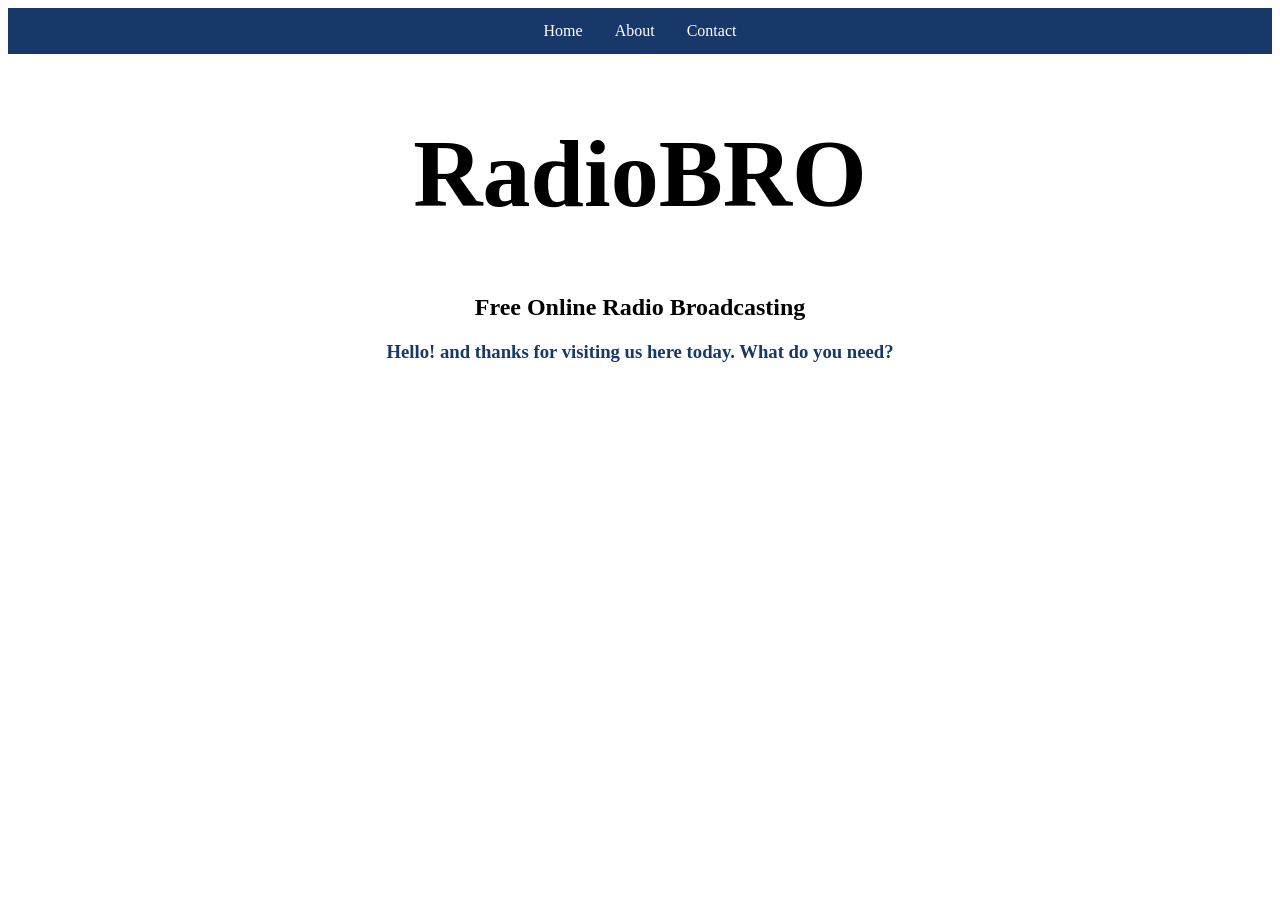
==== index.html @ d044aaf1 "Rename index (1).html to index.html" ====
<html>
    <head>
        <title>RadioBRO</title>
        <link rel="stylesheet" href="styles.css">
    </head>
    <body>
        <ul>
            <li><a href="index (1).html">Home</a></li>
            <li><a href="about.html">About</a></li>
            <li><a href="contact.html">Contact</a></li>
        </ul>
        <h1 style='text-align:center'>RadioBRO</h1>
        <h2 style='text-align:center'>Free Online Radio Broadcasting</h2>
        <h3 style='text-align:center; color:#173868'>Hello! and thanks for visiting us here today. What do you need?</h3>
    </body>
</html>
---- styles.css ----
ul {
    list-style-type: none;
    margin: 0;
    padding: 0;
    display: flex;
    background-color: #173868;
    justify-content: center;
    }
ul li a {
    display: block;
    color: white;
    text-align: center;
    padding: 14px 16px;
    text-decoration: none;
    }
ul li a:hover {
    background-color: #173900;
    }
h1 {
  font-size: clamp(2.5rem, 8vw, 6rem);
}
.slogan {
  font-size: clamp(1.5rem, 4vw, 2.5rem);
  font-style: italic;
  color: #666;
  margin-top: 0.5rem;
.hero {
  position: relative;
  height: 100px;
  overflow: hidden;
  display: flex;
  align-items: center;
  justify-content: center;
  color: white;
  text-align: center;
}

.hero-video {
  position: absolute;
  inset: 0;
  width: 100%;
  height: 100%;
  object-fit: cover;
  z-index: 0;
}

.hero-overlay {
  position: absolute;
  inset: 0;
  background: rgba(0, 0, 0, 0.4);
  z-index: 1;
}

.hero-content {
  position: relative;
  z-index: 2;
}

.hero h1 {
  margin: 0;
  font-size: 2.5rem;
  line-height: 1;
}

.slogan {
  margin: 0.25rem 0 0;
  font-size: 1.2rem;
}
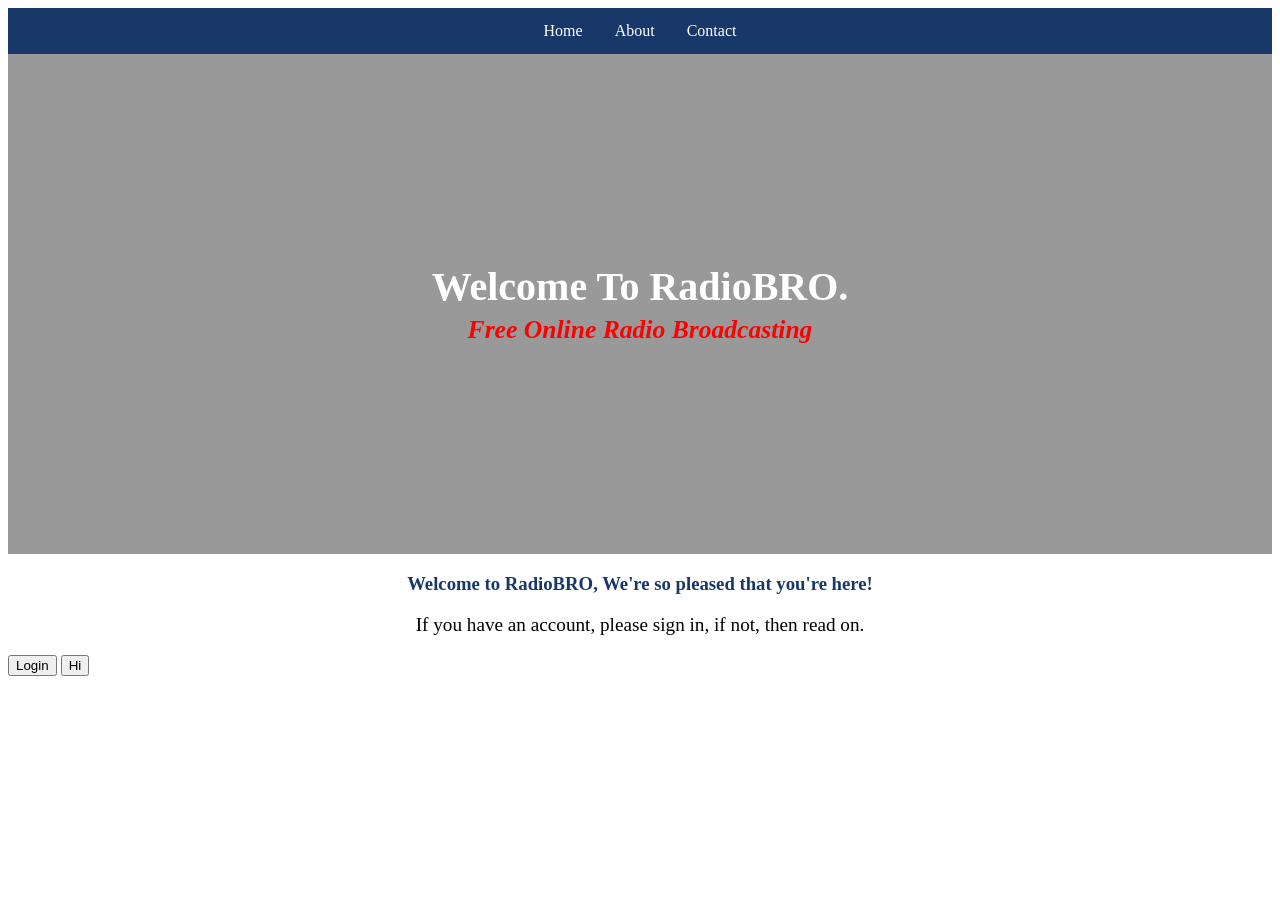
==== commit 3a110983: "Enhance homepage with video background and title update Updated the page title and navigation links." ====
--- a/index.html
+++ b/index.html
@@ -1,16 +1,85 @@
 <html>
     <head>
-        <title>RadioBRO</title>
+        <title>Home|RadioBRO</title>
         <link rel="stylesheet" href="styles.css">
     </head>
+
     <body>
         <ul>
-            <li><a href="index (1).html">Home</a></li>
-            <li><a href="about.html">About</a></li>
+            <li><a href="index.html">Home</a></li>
+            <li><a href="html.html">About</a></li>
             <li><a href="contact.html">Contact</a></li>
         </ul>
-        <h1 style='text-align:center'>RadioBRO</h1>
-        <h2 style='text-align:center'>Free Online Radio Broadcasting</h2>
-        <h3 style='text-align:center; color:#173868'>Hello! and thanks for visiting us here today. What do you need?</h3>
+
+        <header style="
+            position: relative;
+            height: 500px;
+            overflow: hidden;
+            display: flex;
+            flex-direction: column;
+            align-items: center;
+            justify-content: center;
+            color: white;
+            text-align: center;
+        ">
+            <video
+                autoplay
+                muted
+                loop
+                playsinline
+                style="
+                    position: absolute;
+                    top: 0;
+                    left: 0;
+                    width: 100%;
+                    height: 100%;
+                    object-fit: cover;
+                    z-index: 0;
+                "
+            >
+                <source src="untitled design.mp4" type="video/mp4">
+                Your browser does not support background video.
+            </video>
+
+            <div style="
+                position: absolute;
+                top: 0;
+                left: 0;
+                width: 100%;
+                height: 100%;
+                background: rgba(0, 0, 0, 0.4);
+                z-index: 1;
+            "></div>
+
+            <h1 style="
+                position: relative;
+                z-index: 2;
+                margin: 0;
+                font-size: 2.5rem;
+            ">
+                Welcome To RadioBRO.
+            </h1>
+
+            <h2 class="slogan" style="
+                position: relative;
+                z-index: 2;
+                margin: 5px 0 0;
+                color: red;
+                font-size: 1.6rem;
+            ">
+                Free Online Radio Broadcasting
+            </h2>
+        </header>
+
+        <h3 style="
+            text-align: center;
+            color: #173868
+;
+        ">
+            Welcome to RadioBRO, We're so pleased that you're here!
+        </h3>
+        <p style='text-align:center; font-size: 1.2rem;'>If you have an account, please sign in, if not, then read on.</p>
+        <button>Login</button>
+        <button onclick="alert('Hello')">Hi</button>
     </body>
 </html>
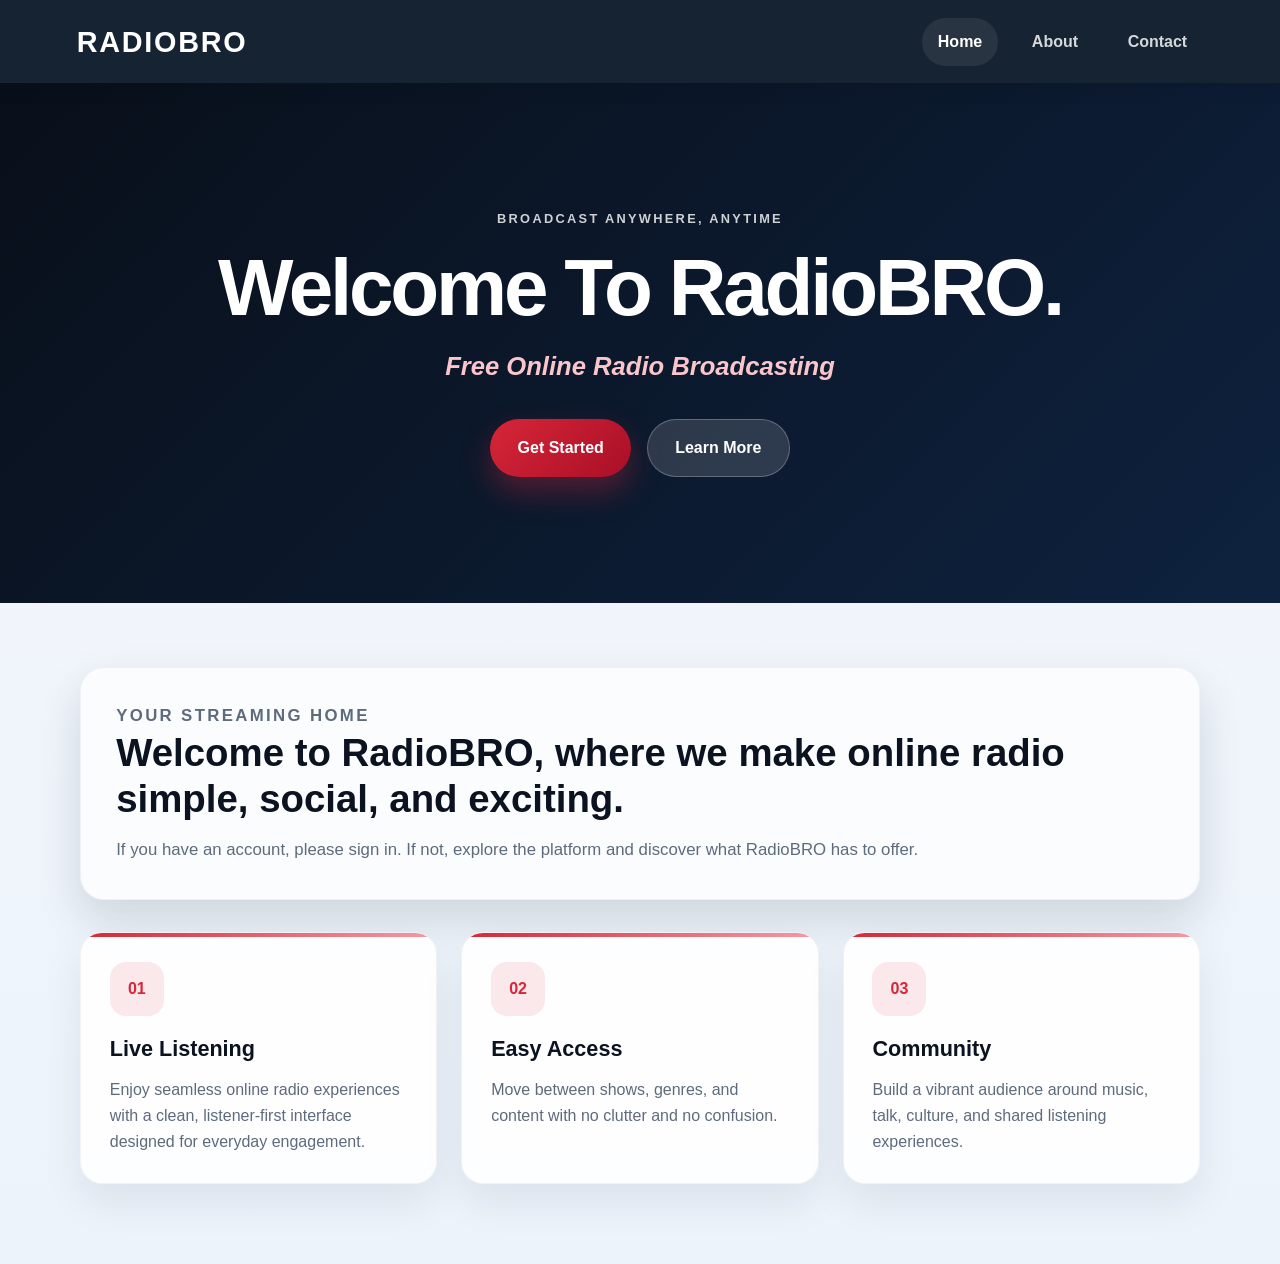
==== commit cdd765a0: "Refresh the site with a polished, modern design for the homepage, about page, and contact page." ====
--- a/index.html
+++ b/index.html
@@ -1,85 +1,61 @@
-<html>
+<!DOCTYPE html>
+<html lang="en">
     <head>
-        <title>Home|RadioBRO</title>
+        <meta charset="UTF-8">
+        <meta name="viewport" content="width=device-width, initial-scale=1.0">
+        <title>RadioBRO | Home</title>
         <link rel="stylesheet" href="styles.css">
     </head>
+    <body>
+        <nav class="topbar">
+            <div class="brand">RadioBRO</div>
+            <div class="nav-links">
+                <a class="active" href="./">Home</a>
+                <a href="about/">About</a>
+                <a href="contact/">Contact</a>
+            </div>
+        </nav>
 
-    <body>
-        <ul>
-            <li><a href="index.html">Home</a></li>
-            <li><a href="html.html">About</a></li>
-            <li><a href="contact.html">Contact</a></li>
-        </ul>
-
-        <header style="
-            position: relative;
-            height: 500px;
-            overflow: hidden;
-            display: flex;
-            flex-direction: column;
-            align-items: center;
-            justify-content: center;
-            color: white;
-            text-align: center;
-        ">
-            <video
-                autoplay
-                muted
-                loop
-                playsinline
-                style="
-                    position: absolute;
-                    top: 0;
-                    left: 0;
-                    width: 100%;
-                    height: 100%;
-                    object-fit: cover;
-                    z-index: 0;
-                "
-            >
+        <header class="hero">
+            <video class="hero-video" autoplay muted loop playsinline>
                 <source src="untitled design.mp4" type="video/mp4">
-                Your browser does not support background video.
             </video>
-
-            <div style="
-                position: absolute;
-                top: 0;
-                left: 0;
-                width: 100%;
-                height: 100%;
-                background: rgba(0, 0, 0, 0.4);
-                z-index: 1;
-            "></div>
-
-            <h1 style="
-                position: relative;
-                z-index: 2;
-                margin: 0;
-                font-size: 2.5rem;
-            ">
-                Welcome To RadioBRO.
-            </h1>
-
-            <h2 class="slogan" style="
-                position: relative;
-                z-index: 2;
-                margin: 5px 0 0;
-                color: red;
-                font-size: 1.6rem;
-            ">
-                Free Online Radio Broadcasting
-            </h2>
+            <div class="hero-overlay"></div>
+            <div class="hero-content">
+                <p class="eyebrow">Broadcast anywhere, anytime</p>
+                <h1>Welcome To RadioBRO.</h1>
+                <h2 class="tagline">Free Online Radio Broadcasting</h2>
+                <div class="cta-row">
+                    <a class="primary-btn" href="contact/">Get Started</a>
+                    <a class="secondary-btn" href="about/">Learn More</a>
+                </div>
+            </div>
         </header>
 
-        <h3 style="
-            text-align: center;
-            color: #173868
-;
-        ">
-            Welcome to RadioBRO, We're so pleased that you're here!
-        </h3>
-        <p style='text-align:center; font-size: 1.2rem;'>If you have an account, please sign in, if not, then read on.</p>
-        <button>Login</button>
-        <button onclick="alert('Hello')">Hi</button>
+        <main class="page-shell">
+            <section class="intro-block">
+                <p class="section-label">Your streaming home</p>
+                <h3>Welcome to RadioBRO, where we make online radio simple, social, and exciting.</h3>
+                <p>If you have an account, please sign in. If not, explore the platform and discover what RadioBRO has to offer.</p>
+            </section>
+
+            <section class="feature-grid">
+                <article class="feature-card">
+                    <div class="feature-icon">01</div>
+                    <h4>Live Listening</h4>
+                    <p>Enjoy seamless online radio experiences with a clean, listener-first interface designed for everyday engagement.</p>
+                </article>
+                <article class="feature-card">
+                    <div class="feature-icon">02</div>
+                    <h4>Easy Access</h4>
+                    <p>Move between shows, genres, and content with no clutter and no confusion.</p>
+                </article>
+                <article class="feature-card">
+                    <div class="feature-icon">03</div>
+                    <h4>Community</h4>
+                    <p>Build a vibrant audience around music, talk, culture, and shared listening experiences.</p>
+                </article>
+            </section>
+        </main>
     </body>
 </html>
--- a/styles.css
+++ b/styles.css
@@ -1,68 +1,709 @@
-ul {
-    list-style-type: none;
+* {
+    box-sizing: border-box;
+}
+
+:root {
+    --navy: #0d1b2a;
+    --navy-soft: #173868;
+    --navy-deep: #0b1320;
+    --accent: #d72638;
+    --accent-dark: #a90f27;
+    --text: #1f2937;
+    --muted: #5e6b7d;
+    --card-bg: rgba(255, 255, 255, 0.9);
+    --white: #ffffff;
+    --shadow: 0 20px 45px rgba(17, 24, 39, 0.14);
+}
+
+html {
+    scroll-behavior: smooth;
+}
+
+body {
     margin: 0;
-    padding: 0;
+    font-family: Arial, Helvetica, sans-serif;
+    color: var(--text);
+    background: linear-gradient(180deg, #f6f8fb 0%, #ecf3fb 100%);
+    line-height: 1.6;
+}
+
+img, video {
+    max-width: 100%;
+    display: block;
+}
+
+a {
+    text-decoration: none;
+}
+
+.topbar {
+    position: sticky;
+    top: 0;
+    z-index: 10;
     display: flex;
-    background-color: #173868;
+    align-items: center;
+    justify-content: space-between;
+    padding: 1.1rem 6vw;
+    background: rgba(13, 27, 42, 0.96);
+    box-shadow: 0 6px 18px rgba(0, 0, 0, 0.08);
+    backdrop-filter: blur(8px);
+}
+
+.brand {
+    font-size: 1.8rem;
+    font-weight: 800;
+    letter-spacing: 0.06em;
+    color: var(--white);
+    text-transform: uppercase;
+}
+
+.nav-links {
+    display: flex;
+    gap: 1.1rem;
+    align-items: center;
+}
+
+.nav-links a {
+    color: rgba(255, 255, 255, 0.82);
+    padding: 0.7rem 1rem;
+    border-radius: 999px;
+    font-weight: 600;
+    transition: all 0.2s ease;
+}
+
+.nav-links a:hover,
+.nav-links a.active {
+    background: rgba(255, 255, 255, 0.08);
+    color: var(--white);
+}
+
+.hero {
+    position: relative;
+    min-height: 520px;
+    display: flex;
+    align-items: center;
     justify-content: center;
+    overflow: hidden;
+    background: #000;
+}
+
+.hero-video {
+    position: absolute;
+    inset: 0;
+    width: 100%;
+    height: 100%;
+    object-fit: cover;
+    filter: brightness(0.55);
+}
+
+.hero-overlay {
+    position: absolute;
+    inset: 0;
+    background: linear-gradient(135deg, rgba(11, 19, 32, 0.8), rgba(23, 56, 104, 0.6));
+}
+
+.hero-content {
+    position: relative;
+    z-index: 2;
+    text-align: center;
+    color: var(--white);
+    padding: 2rem 1.5rem;
+    max-width: 900px;
+}
+
+.eyebrow {
+    margin: 0 0 1rem;
+    text-transform: uppercase;
+    letter-spacing: 0.18em;
+    font-size: 0.8rem;
+    font-weight: 700;
+    color: rgba(255, 255, 255, 0.8);
+}
+
+.hero h1 {
+    margin: 0;
+    font-size: clamp(2.7rem, 7vw, 5rem);
+    line-height: 1.05;
+    letter-spacing: -0.04em;
+}
+
+.tagline {
+    margin: 1rem 0 0;
+    color: #fbc5cc;
+    font-size: clamp(1.2rem, 2vw, 2rem);
+    font-weight: 600;
+    font-style: italic;
+}
+
+.cta-row {
+    display: flex;
+    justify-content: center;
+    gap: 1rem;
+    flex-wrap: wrap;
+    margin-top: 2rem;
+}
+
+.primary-btn,
+.secondary-btn {
+    display: inline-flex;
+    align-items: center;
+    justify-content: center;
+    border-radius: 999px;
+    padding: 0.95rem 1.7rem;
+    font-weight: 700;
+    transition: transform 0.2s ease, box-shadow 0.2s ease;
+}
+
+.primary-btn {
+    background: linear-gradient(135deg, var(--accent), var(--accent-dark));
+    color: var(--white);
+    box-shadow: 0 14px 30px rgba(215, 38, 56, 0.35);
+}
+
+.secondary-btn {
+    background: rgba(255, 255, 255, 0.14);
+    color: var(--white);
+    border: 1px solid rgba(255, 255, 255, 0.25);
+}
+
+.primary-btn:hover,
+.secondary-btn:hover {
+    transform: translateY(-2px);
+}
+
+.page-shell {
+    width: min(1120px, calc(100% - 2rem));
+    margin: 0 auto;
+    padding: 4rem 0 5rem;
+}
+
+.intro-block,
+.story-block,
+.contact-grid {
+    background: rgba(255, 255, 255, 0.7);
+    border: 1px solid rgba(17, 24, 39, 0.05);
+    box-shadow: var(--shadow);
+    border-radius: 24px;
+    padding: 2.2rem;
+}
+
+.section-label {
+    margin: 0 0 0.7rem;
+    color: var(--accent);
+    text-transform: uppercase;
+    letter-spacing: 0.14em;
+    font-size: 0.72rem;
+    font-weight: 800;
+}
+
+.intro-block h3,
+.story-block h3,
+.info-card h3,
+.contact-form-card h3 {
+    margin: 0 0 0.9rem;
+    font-size: clamp(1.7rem, 3vw, 2.5rem);
+    line-height: 1.2;
+    color: var(--navy-deep);
+}
+
+.intro-block p,
+.story-block p,
+.info-card p,
+.contact-form-card p {
+    margin: 0;
+    font-size: 1.05rem;
+    color: var(--muted);
+}
+
+.feature-grid {
+    display: grid;
+    grid-template-columns: repeat(3, minmax(0, 1fr));
+    gap: 1.5rem;
+    margin-top: 2rem;
+}
+
+.feature-card,
+.info-card,
+.contact-form-card {
+    background: var(--card-bg);
+    border-radius: 22px;
+    padding: 1.8rem;
+    border: 1px solid rgba(17, 24, 39, 0.05);
+    box-shadow: 0 18px 40px rgba(15, 23, 42, 0.08);
+}
+
+.feature-card {
+    position: relative;
+    overflow: hidden;
+}
+
+.feature-card::before {
+    content: "";
+    position: absolute;
+    inset: 0 auto auto 0;
+    width: 100%;
+    height: 4px;
+    background: linear-gradient(90deg, var(--accent), #f59aa5);
+}
+
+.feature-icon {
+    width: 54px;
+    height: 54px;
+    border-radius: 16px;
+    display: grid;
+    place-items: center;
+    background: rgba(215, 38, 56, 0.1);
+    color: var(--accent);
+    font-weight: 800;
+    margin-bottom: 1rem;
+}
+
+.feature-card h4,
+.info-card h4 {
+    margin: 0 0 0.7rem;
+    color: var(--navy-deep);
+    font-size: 1.35rem;
+}
+
+.feature-card p,
+.info-card p {
+    margin: 0;
+    color: var(--muted);
+}
+
+.story-block {
+    margin-top: 1rem;
+}
+
+.two-col {
+    grid-template-columns: repeat(2, minmax(0, 1fr));
+    margin-top: 1.5rem;
+}
+
+.contact-grid {
+    display: grid;
+    grid-template-columns: 1.1fr 1fr;
+    gap: 1.5rem;
+}
+
+.contact-form-card {
+    display: flex;
+    flex-direction: column;
+    gap: 1rem;
+}
+
+.contact-form-card label {
+    display: flex;
+    flex-direction: column;
+    gap: 0.45rem;
+    font-weight: 600;
+    color: var(--navy-deep);
+}
+
+.contact-form-card input,
+.contact-form-card textarea {
+    width: 100%;
+    padding: 0.9rem 1rem;
+    border-radius: 14px;
+    border: 1px solid rgba(15, 23, 42, 0.12);
+    background: #f8fafc;
+    color: var(--text);
+    font: inherit;
+}
+
+.contact-form-card textarea {
+    min-height: 140px;
+    resize: vertical;
+}
+
+@media (max-width: 820px) {
+    .topbar {
+        flex-direction: column;
+        gap: 0.9rem;
+        padding-top: 1rem;
+        padding-bottom: 1rem;
     }
-ul li a {
-    display: block;
-    color: white;
-    text-align: center;
-    padding: 14px 16px;
-    text-decoration: none;
+
+    .feature-grid,
+    .two-col,
+    .contact-grid {
+        grid-template-columns: 1fr;
     }
-ul li a:hover {
-    background-color: #173900;
+}
+
+@media (max-width: 540px) {
+    .nav-links {
+        flex-wrap: wrap;
+        justify-content: center;
     }
-h1 {
-  font-size: clamp(2.5rem, 8vw, 6rem);
-}
-.slogan {
-  font-size: clamp(1.5rem, 4vw, 2.5rem);
-  font-style: italic;
-  color: #666;
-  margin-top: 0.5rem;
-.hero {
-  position: relative;
-  height: 100px;
-  overflow: hidden;
-  display: flex;
-  align-items: center;
-  justify-content: center;
-  color: white;
-  text-align: center;
-}
-
-.hero-video {
-  position: absolute;
-  inset: 0;
-  width: 100%;
-  height: 100%;
-  object-fit: cover;
-  z-index: 0;
-}
-
-.hero-overlay {
-  position: absolute;
-  inset: 0;
-  background: rgba(0, 0, 0, 0.4);
-  z-index: 1;
-}
-
-.hero-content {
-  position: relative;
-  z-index: 2;
-}
-
-.hero h1 {
-  margin: 0;
-  font-size: 2.5rem;
-  line-height: 1;
-}
-
-.slogan {
-  margin: 0.25rem 0 0;
-  font-size: 1.2rem;
-}+
+    .hero {
+        min-height: 440px;
+    }
+
+    .page-shell {
+        width: min(100% - 1rem, 1120px);
+        padding-top: 2.5rem;
+    }
+
+    .intro-block,
+    .story-block,
+    .contact-grid {
+        padding: 1.4rem;
+    }
+}
+
+
+
+
+
+
+
+
+
+
+
+
+
+
+
+
+
+
+
+
+
+
+
+
+
+
+
+
+
+
+
+
+
+
+
+
+
+
+
+
+
+
+
+
+
+
+
+
+
+
+
+
+
+
+
+
+
+
+
+
+
+
+
+
+
+
+
+
+
+
+
+
+
+
+
+
+
+
+
+
+
+
+
+
+
+
+
+
+
+
+
+
+
+
+
+
+
+
+
+
+
+
+
+
+
+
+
+
+
+
+
+
+
+
+
+
+
+
+
+
+
+
+
+
+
+
+
+
+
+
+
+
+
+
+
+
+
+
+
+
+
+
+
+
+
+
+
+
+
+
+
+
+
+
+
+
+
+
+
+
+
+
+
+
+
+
+
+
+
+
+
+
+
+
+
+
+
+
+
+
+
+
+
+
+
+
+
+
+
+
+
+
+
+
+
+
+
+
+
+
+
+
+
+
+
+
+
+
+
+
+
+
+
+
+
+
+
+
+
+
+
+
+
+
+
+
+
+
+
+
+
+
+
+
+
+
+
+
+
+
+
+
+
+
+
+
+
+
+
+
+
+
+
+
+
+
+
+
+
+
+
+
+
+
+
+
+
+
+
+
+
+
+
+
+
+
+
+
+
+
+
+
+
+
+
+
+
+
+
+
+
+
+
+
+
+
+
+
+
+
+
+
+
+
+
+
+
+
+
+
+
+
+
+
+
+
+
+
+
+
+
+
+
+
+
+
+
+
+
+
+
+
+
+
+
+
+
+
+
+
+
+
+
+
+
+
+
+
+
+
+
+
+
+
+
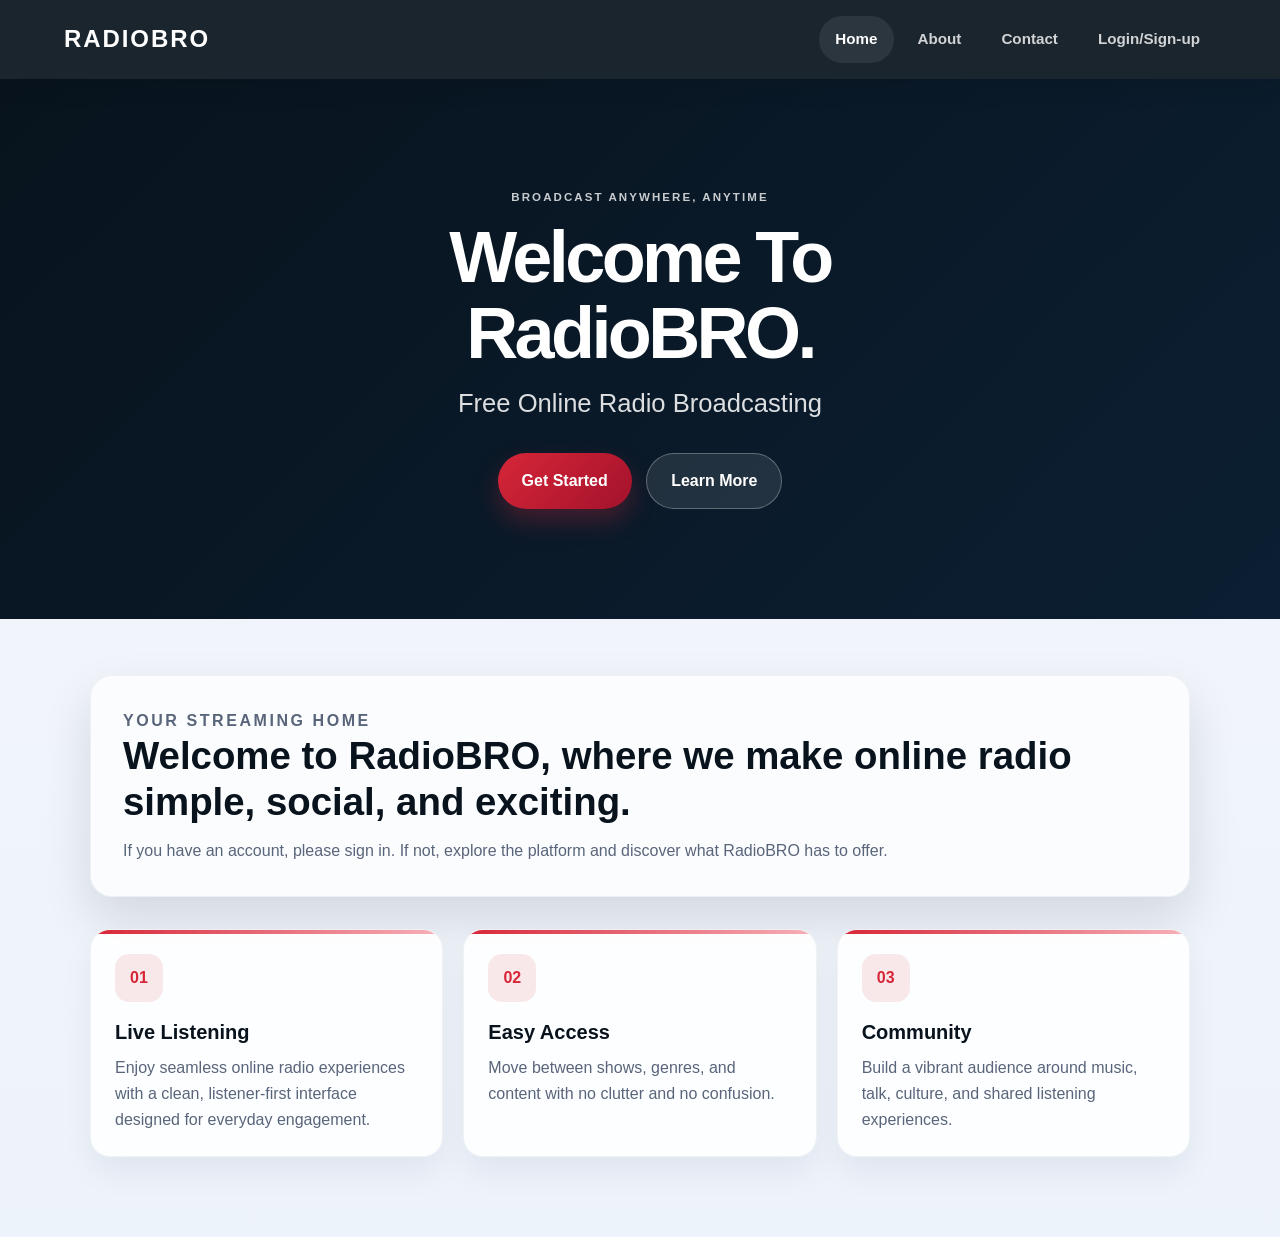
==== commit 68ccf99d: "Add Login/Sign-up link to navigation" ====
--- a/index.html
+++ b/index.html
@@ -13,6 +13,7 @@
                 <a class="active" href="./">Home</a>
                 <a href="about/">About</a>
                 <a href="contact/">Contact</a>
+                <a href='login/'>Login/Sign-up</a>
             </div>
         </nav>
 
--- a/styles.css
+++ b/styles.css
@@ -5,14 +5,14 @@
 :root {
     --navy: #0d1b2a;
     --navy-soft: #173868;
-    --navy-deep: #0b1320;
+    --navy-deep: #08131d;
     --accent: #d72638;
-    --accent-dark: #a90f27;
-    --text: #1f2937;
-    --muted: #5e6b7d;
-    --card-bg: rgba(255, 255, 255, 0.9);
+    --accent-dark: #a3122c;
+    --text: #1d2430;
+    --muted: #59657a;
+    --card-bg: rgba(255, 255, 255, 0.88);
     --white: #ffffff;
-    --shadow: 0 20px 45px rgba(17, 24, 39, 0.14);
+    --shadow: 0 22px 50px rgba(8, 19, 29, 0.12);
 }
 
 html {
@@ -23,7 +23,7 @@
     margin: 0;
     font-family: Arial, Helvetica, sans-serif;
     color: var(--text);
-    background: linear-gradient(180deg, #f6f8fb 0%, #ecf3fb 100%);
+    background: linear-gradient(180deg, #f5f7fb 0%, #edf3fb 100%);
     line-height: 1.6;
 }
 
@@ -39,34 +39,35 @@
 .topbar {
     position: sticky;
     top: 0;
-    z-index: 10;
+    z-index: 20;
     display: flex;
     align-items: center;
     justify-content: space-between;
-    padding: 1.1rem 6vw;
-    background: rgba(13, 27, 42, 0.96);
-    box-shadow: 0 6px 18px rgba(0, 0, 0, 0.08);
+    padding: 1rem 5vw;
+    background: rgba(8, 19, 29, 0.92);
+    box-shadow: 0 8px 22px rgba(0, 0, 0, 0.08);
     backdrop-filter: blur(8px);
 }
 
 .brand {
-    font-size: 1.8rem;
+    font-size: 1.5rem;
     font-weight: 800;
-    letter-spacing: 0.06em;
+    letter-spacing: 0.08em;
     color: var(--white);
     text-transform: uppercase;
 }
 
 .nav-links {
     display: flex;
-    gap: 1.1rem;
     align-items: center;
+    gap: 0.5rem;
 }
 
 .nav-links a {
-    color: rgba(255, 255, 255, 0.82);
+    color: rgba(255, 255, 255, 0.8);
     padding: 0.7rem 1rem;
     border-radius: 999px;
+    font-size: 0.95rem;
     font-weight: 600;
     transition: all 0.2s ease;
 }
@@ -79,12 +80,12 @@
 
 .hero {
     position: relative;
-    min-height: 520px;
+    min-height: 540px;
     display: flex;
     align-items: center;
     justify-content: center;
     overflow: hidden;
-    background: #000;
+    background: var(--navy-deep);
 }
 
 .hero-video {
@@ -93,54 +94,56 @@
     width: 100%;
     height: 100%;
     object-fit: cover;
-    filter: brightness(0.55);
+    filter: brightness(0.42) saturate(0.8);
+    transform: scale(1.06);
 }
 
 .hero-overlay {
     position: absolute;
     inset: 0;
-    background: linear-gradient(135deg, rgba(11, 19, 32, 0.8), rgba(23, 56, 104, 0.6));
+    background: linear-gradient(135deg, rgba(8, 19, 29, 0.72), rgba(15, 42, 70, 0.52));
 }
 
 .hero-content {
     position: relative;
     z-index: 2;
+    max-width: 760px;
+    padding: 2rem 1.25rem;
     text-align: center;
     color: var(--white);
-    padding: 2rem 1.5rem;
-    max-width: 900px;
 }
 
 .eyebrow {
-    margin: 0 0 1rem;
+    margin: 0 0 0.75rem;
     text-transform: uppercase;
     letter-spacing: 0.18em;
-    font-size: 0.8rem;
+    font-size: 0.72rem;
     font-weight: 700;
-    color: rgba(255, 255, 255, 0.8);
+    color: rgba(255, 255, 255, 0.78);
 }
 
 .hero h1 {
     margin: 0;
-    font-size: clamp(2.7rem, 7vw, 5rem);
-    line-height: 1.05;
-    letter-spacing: -0.04em;
+    font-size: clamp(2.4rem, 6vw, 4.5rem);
+    line-height: 1.06;
+    letter-spacing: -0.05em;
+    font-weight: 800;
 }
 
 .tagline {
-    margin: 1rem 0 0;
-    color: #fbc5cc;
-    font-size: clamp(1.2rem, 2vw, 2rem);
-    font-weight: 600;
-    font-style: italic;
+    margin: 0.75rem 0 0;
+    color: rgba(255, 255, 255, 0.86);
+    font-size: clamp(1.1rem, 2vw, 1.7rem);
+    font-weight: 500;
+    font-style: normal;
 }
 
 .cta-row {
     display: flex;
     justify-content: center;
-    gap: 1rem;
+    gap: 0.9rem;
     flex-wrap: wrap;
-    margin-top: 2rem;
+    margin-top: 1.8rem;
 }
 
 .primary-btn,
@@ -149,7 +152,7 @@
     align-items: center;
     justify-content: center;
     border-radius: 999px;
-    padding: 0.95rem 1.7rem;
+    padding: 0.9rem 1.5rem;
     font-weight: 700;
     transition: transform 0.2s ease, box-shadow 0.2s ease;
 }
@@ -157,13 +160,13 @@
 .primary-btn {
     background: linear-gradient(135deg, var(--accent), var(--accent-dark));
     color: var(--white);
-    box-shadow: 0 14px 30px rgba(215, 38, 56, 0.35);
+    box-shadow: 0 12px 24px rgba(215, 38, 56, 0.28);
 }
 
 .secondary-btn {
-    background: rgba(255, 255, 255, 0.14);
-    color: var(--white);
-    border: 1px solid rgba(255, 255, 255, 0.25);
+    background: rgba(255, 255, 255, 0.1);
+    border: 1px solid rgba(255, 255, 255, 0.28);
+    color: var(--white);
 }
 
 .primary-btn:hover,
@@ -172,9 +175,9 @@
 }
 
 .page-shell {
-    width: min(1120px, calc(100% - 2rem));
+    width: min(1100px, calc(100% - 2rem));
     margin: 0 auto;
-    padding: 4rem 0 5rem;
+    padding: 3.5rem 0 5rem;
 }
 
 .intro-block,
@@ -182,17 +185,17 @@
 .contact-grid {
     background: rgba(255, 255, 255, 0.7);
     border: 1px solid rgba(17, 24, 39, 0.05);
+    border-radius: 22px;
     box-shadow: var(--shadow);
-    border-radius: 24px;
-    padding: 2.2rem;
+    padding: 2rem;
 }
 
 .section-label {
-    margin: 0 0 0.7rem;
+    margin: 0 0 0.6rem;
+    font-size: 0.74rem;
+    letter-spacing: 0.16em;
+    text-transform: uppercase;
     color: var(--accent);
-    text-transform: uppercase;
-    letter-spacing: 0.14em;
-    font-size: 0.72rem;
     font-weight: 800;
 }
 
@@ -200,7 +203,7 @@
 .story-block h3,
 .info-card h3,
 .contact-form-card h3 {
-    margin: 0 0 0.9rem;
+    margin: 0 0 0.8rem;
     font-size: clamp(1.7rem, 3vw, 2.5rem);
     line-height: 1.2;
     color: var(--navy-deep);
@@ -211,14 +214,14 @@
 .info-card p,
 .contact-form-card p {
     margin: 0;
-    font-size: 1.05rem;
+    font-size: 1rem;
     color: var(--muted);
 }
 
 .feature-grid {
     display: grid;
     grid-template-columns: repeat(3, minmax(0, 1fr));
-    gap: 1.5rem;
+    gap: 1.25rem;
     margin-top: 2rem;
 }
 
@@ -226,10 +229,10 @@
 .info-card,
 .contact-form-card {
     background: var(--card-bg);
-    border-radius: 22px;
-    padding: 1.8rem;
     border: 1px solid rgba(17, 24, 39, 0.05);
-    box-shadow: 0 18px 40px rgba(15, 23, 42, 0.08);
+    border-radius: 20px;
+    padding: 1.5rem;
+    box-shadow: 0 16px 32px rgba(15, 23, 42, 0.06);
 }
 
 .feature-card {
@@ -243,26 +246,26 @@
     inset: 0 auto auto 0;
     width: 100%;
     height: 4px;
-    background: linear-gradient(90deg, var(--accent), #f59aa5);
+    background: linear-gradient(90deg, var(--accent), #f7b0b9);
 }
 
 .feature-icon {
-    width: 54px;
-    height: 54px;
-    border-radius: 16px;
+    width: 48px;
+    height: 48px;
+    border-radius: 14px;
     display: grid;
     place-items: center;
     background: rgba(215, 38, 56, 0.1);
     color: var(--accent);
     font-weight: 800;
-    margin-bottom: 1rem;
+    margin-bottom: 0.9rem;
 }
 
 .feature-card h4,
 .info-card h4 {
-    margin: 0 0 0.7rem;
+    margin: 0 0 0.45rem;
     color: var(--navy-deep);
-    font-size: 1.35rem;
+    font-size: 1.25rem;
 }
 
 .feature-card p,
@@ -295,38 +298,203 @@
 .contact-form-card label {
     display: flex;
     flex-direction: column;
-    gap: 0.45rem;
+    gap: 0.4rem;
+    color: var(--navy-deep);
     font-weight: 600;
-    color: var(--navy-deep);
 }
 
 .contact-form-card input,
 .contact-form-card textarea {
     width: 100%;
     padding: 0.9rem 1rem;
+    border: 1px solid rgba(15, 23, 42, 0.12);
+    border-radius: 12px;
+    background: #f8fafc;
+    color: var(--text);
+    font: inherit;
+}
+
+.contact-form-card textarea {
+    min-height: 130px;
+    resize: vertical;
+}
+
+.auth-page {
+    min-height: calc(100vh - 82px);
+    display: grid;
+    place-items: center;
+    padding: 4rem 1rem;
+}
+
+.auth-shell {
+    width: min(1100px, 100%);
+    display: grid;
+    grid-template-columns: 1.1fr 0.9fr;
+    gap: 2rem;
+    align-items: stretch;
+}
+
+.auth-panel {
+    background: rgba(255, 255, 255, 0.82);
+    border: 1px solid rgba(17, 24, 39, 0.05);
+    border-radius: 24px;
+    box-shadow: var(--shadow);
+    padding: 2rem;
+}
+
+.auth-copy {
+    display: flex;
+    flex-direction: column;
+    justify-content: center;
+    background: linear-gradient(160deg, rgba(8, 19, 29, 0.96), rgba(16, 38, 66, 0.9));
+    color: var(--white);
+}
+
+.auth-copy .section-label {
+    color: #f9b0ba;
+}
+
+.auth-copy h1 {
+    margin: 0 0 1rem;
+    font-size: clamp(2.2rem, 4vw, 3.3rem);
+    line-height: 1.08;
+    letter-spacing: -0.04em;
+    color: var(--white);
+}
+
+.auth-copy p {
+    margin: 0;
+    color: rgba(255, 255, 255, 0.82);
+    font-size: 1.03rem;
+}
+
+.auth-list {
+    list-style: none;
+    padding: 0;
+    margin: 1.5rem 0 0;
+    display: grid;
+    gap: 0.8rem;
+}
+
+.auth-list li {
+    position: relative;
+    padding-left: 1.5rem;
+    color: rgba(255, 255, 255, 0.8);
+}
+
+.auth-list li::before {
+    content: "•";
+    position: absolute;
+    left: 0;
+    top: 0;
+    color: #ffbdc5;
+    font-size: 1.4rem;
+    line-height: 1;
+}
+
+.auth-card {
+    display: flex;
+    flex-direction: column;
+}
+
+.auth-tabs {
+    display: grid;
+    grid-template-columns: 1fr 1fr;
+    gap: 0.5rem;
+    background: #eef3f9;
     border-radius: 14px;
+    padding: 0.35rem;
+    margin-bottom: 1.25rem;
+}
+
+.tab {
+    border: 0;
+    background: transparent;
+    padding: 0.75rem 1rem;
+    border-radius: 10px;
+    font: inherit;
+    font-weight: 700;
+    color: var(--muted);
+    cursor: pointer;
+}
+
+.tab.is-active {
+    background: var(--white);
+    color: var(--navy-deep);
+    box-shadow: 0 8px 22px rgba(15, 23, 42, 0.08);
+}
+
+.auth-form {
+    display: none;
+    flex-direction: column;
+    gap: 1rem;
+}
+
+.auth-form.is-visible {
+    display: flex;
+}
+
+.field-group {
+    display: flex;
+    flex-direction: column;
+    gap: 0.45rem;
+}
+
+.field-group label {
+    font-weight: 700;
+    color: var(--navy-deep);
+}
+
+.auth-form input {
+    width: 100%;
+    padding: 0.9rem 1rem;
+    border-radius: 12px;
     border: 1px solid rgba(15, 23, 42, 0.12);
     background: #f8fafc;
     color: var(--text);
     font: inherit;
 }
 
-.contact-form-card textarea {
-    min-height: 140px;
-    resize: vertical;
+.auth-form button {
+    border: none;
+    cursor: pointer;
+    margin-top: 0.5rem;
+}
+
+.auth-meta {
+    display: flex;
+    justify-content: space-between;
+    align-items: center;
+    gap: 1rem;
+    font-size: 0.9rem;
+    color: var(--muted);
+}
+
+.auth-meta a,
+.auth-switch a {
+    color: var(--accent);
+    font-weight: 700;
+}
+
+.auth-switch {
+    margin-top: 0.75rem;
+    text-align: center;
+    color: var(--muted);
+    font-size: 0.94rem;
 }
 
 @media (max-width: 820px) {
     .topbar {
         flex-direction: column;
-        gap: 0.9rem;
+        gap: 0.8rem;
         padding-top: 1rem;
         padding-bottom: 1rem;
     }
 
     .feature-grid,
     .two-col,
-    .contact-grid {
+    .contact-grid,
+    .auth-shell {
         grid-template-columns: 1fr;
     }
 }
@@ -338,372 +506,18 @@
     }
 
     .hero {
-        min-height: 440px;
+        min-height: 420px;
     }
 
     .page-shell {
-        width: min(100% - 1rem, 1120px);
+        width: min(100% - 1rem, 1100px);
         padding-top: 2.5rem;
     }
 
     .intro-block,
     .story-block,
-    .contact-grid {
-        padding: 1.4rem;
+    .contact-grid,
+    .auth-panel {
+        padding: 1.25rem;
     }
 }
-
-
-
-
-
-
-
-
-
-
-
-
-
-
-
-
-
-
-
-
-
-
-
-
-
-
-
-
-
-
-
-
-
-
-
-
-
-
-
-
-
-
-
-
-
-
-
-
-
-
-
-
-
-
-
-
-
-
-
-
-
-
-
-
-
-
-
-
-
-
-
-
-
-
-
-
-
-
-
-
-
-
-
-
-
-
-
-
-
-
-
-
-
-
-
-
-
-
-
-
-
-
-
-
-
-
-
-
-
-
-
-
-
-
-
-
-
-
-
-
-
-
-
-
-
-
-
-
-
-
-
-
-
-
-
-
-
-
-
-
-
-
-
-
-
-
-
-
-
-
-
-
-
-
-
-
-
-
-
-
-
-
-
-
-
-
-
-
-
-
-
-
-
-
-
-
-
-
-
-
-
-
-
-
-
-
-
-
-
-
-
-
-
-
-
-
-
-
-
-
-
-
-
-
-
-
-
-
-
-
-
-
-
-
-
-
-
-
-
-
-
-
-
-
-
-
-
-
-
-
-
-
-
-
-
-
-
-
-
-
-
-
-
-
-
-
-
-
-
-
-
-
-
-
-
-
-
-
-
-
-
-
-
-
-
-
-
-
-
-
-
-
-
-
-
-
-
-
-
-
-
-
-
-
-
-
-
-
-
-
-
-
-
-
-
-
-
-
-
-
-
-
-
-
-
-
-
-
-
-
-
-
-
-
-
-
-
-
-
-
-
-
-
-
-
-
-
-
-
-
-
-
-
-
-
-
-
-
-
-
-
-
-
-
-
-
-
-
-
-
-
-
-
-
-
